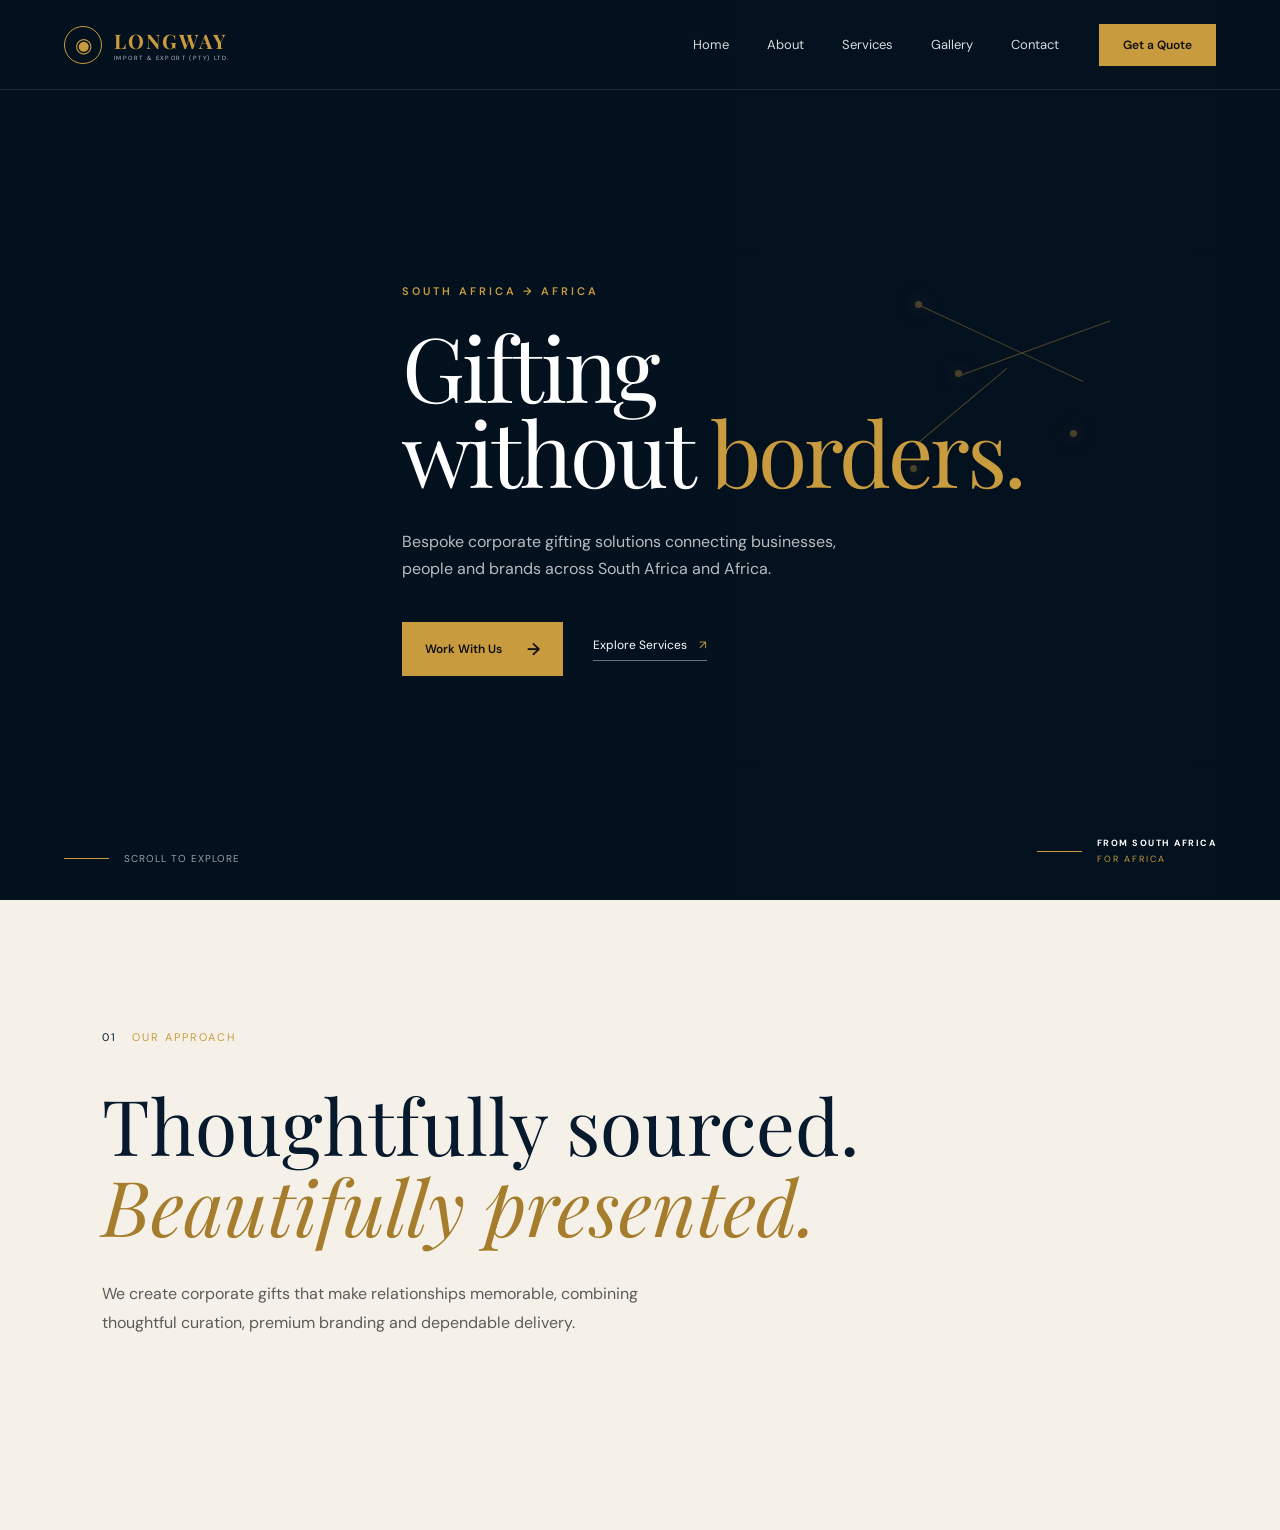
==== index.html @ 6a40c6a5 "Landing Page" ====
<!DOCTYPE html>
<html lang="en">
<head>
    <meta charset="UTF-8">
    <meta name="viewport" content="width=device-width, initial-scale=1.0">

    <title>Longway Import & Export</title>

    <link rel="preconnect" href="https://fonts.googleapis.com">
    <link rel="preconnect" href="https://fonts.gstatic.com" crossorigin>

    <link
        href="https://fonts.googleapis.com/css2?family=DM+Sans:wght@400;500;600&family=Playfair+Display:wght@400;500;600&display=swap"
        rel="stylesheet"
    >

    <link rel="stylesheet" href="style.css">
</head>

<body>

    <header class="navbar">

        <a href="#" class="logo">
            <div class="logo-mark">
                <span>◉</span>
            </div>

            <div class="logo-text">
                <strong>LONGWAY</strong>
                <small>IMPORT & EXPORT (PTY) LTD.</small>
            </div>
        </a>

        <nav class="nav-links">
            <a href="#">Home</a>
            <a href="#">About</a>
            <a href="#">Services</a>
            <a href="#">Gallery</a>
            <a href="#">Contact</a>
        </nav>

        <a href="#contact" class="quote-btn">
            Get a Quote
        </a>

        <button class="menu-btn" id="menuBtn">
            <span></span>
            <span></span>
        </button>

    </header>


    <main>

        <section class="hero">

            <!-- Background image -->
            <video
                class="hero-video"
                autoplay
                muted
                loop
                playsinline
            >
                <source src="videos/longway-hero.mp4" type="video/mp4">
            </video>

            <!-- Dark overlay -->
            <div class="hero-overlay"></div>

            <!-- Decorative Africa network -->
            <div class="africa-network">

                <div class="network-line line-one"></div>
                <div class="network-line line-two"></div>
                <div class="network-line line-three"></div>

                <span class="network-dot dot-one"></span>
                <span class="network-dot dot-two"></span>
                <span class="network-dot dot-three"></span>
                <span class="network-dot dot-four"></span>

            </div>


            <div class="hero-content">

                <p class="eyebrow">
                    SOUTH AFRICA → AFRICA
                </p>

                <h1>
                    Gifting
                    <br>
                    without
                    <span>borders.</span>
                </h1>

                <p class="hero-description">
                    Bespoke corporate gifting solutions connecting
                    businesses, people and brands across South Africa
                    and Africa.
                </p>

                <div class="hero-actions">

                    <a href="#contact" class="primary-btn">
                        Work With Us
                        <span>→</span>
                    </a>

                    <a href="#services" class="secondary-btn">
                        Explore Services
                        <span>↗</span>
                    </a>

                </div>

            </div>


            <div class="hero-bottom">

                <div class="scroll-indicator">
                    <span class="scroll-line"></span>
                    <span>Scroll to explore</span>
                </div>

                <div class="hero-location">
                    <span class="location-line"></span>

                    <div>
                        <strong>FROM SOUTH AFRICA</strong>
                        <small>FOR AFRICA</small>
                    </div>
                </div>

            </div>

        </section>


        <section class="intro" id="services">

            <div class="section-label">
                <span>01</span>
                OUR APPROACH
            </div>

            <h2>
                Thoughtfully sourced.
                <br>
                <em>Beautifully presented.</em>
            </h2>

            <p>
                We create corporate gifts that make relationships
                memorable, combining thoughtful curation, premium
                branding and dependable delivery.
            </p>

        </section>

    </main>


    <script src="script.js"></script>

</body>
</html>
---- style.css ----
:root {
    --navy: #071a2d;
    --dark-navy: #04111f;
    --gold: #c99b3f;
    --light-gold: #e2bd68;
    --white: #ffffff;
    --muted-white: rgba(255, 255, 255, 0.72);
    --border: rgba(255, 255, 255, 0.18);
}

* {
    margin: 0;
    padding: 0;
    box-sizing: border-box;
}

html {
    scroll-behavior: smooth;
}

body {
    background: var(--dark-navy);
    color: var(--white);
    font-family: "DM Sans", sans-serif;
}

a {
    color: inherit;
    text-decoration: none;
}


/* =========================
   NAVIGATION
========================= */

.navbar {
    position: absolute;
    top: 0;
    left: 0;

    width: 100%;
    height: 90px;

    padding: 0 5vw;

    display: flex;
    align-items: center;
    justify-content: space-between;

    z-index: 10;

    border-bottom: 1px solid rgba(255, 255, 255, 0.12);
}


/* Logo */

.logo {
    display: flex;
    align-items: center;
    gap: 12px;
}

.logo-mark {
    width: 38px;
    height: 38px;

    border: 1px solid var(--gold);
    border-radius: 50%;

    display: grid;
    place-items: center;

    color: var(--gold);
    font-size: 20px;
}

.logo-text {
    display: flex;
    flex-direction: column;
}

.logo-text strong {
    color: var(--gold);

    font-family: "Playfair Display", serif;
    font-size: 20px;
    letter-spacing: 2px;
}

.logo-text small {
    font-size: 6px;
    letter-spacing: 1.4px;
    color: rgba(255, 255, 255, 0.75);
}


/* Navigation */

.nav-links {
    display: flex;
    align-items: center;
    gap: 38px;

    margin-left: auto;
    margin-right: 40px;
}

.nav-links a {
    position: relative;

    font-size: 13px;
    color: rgba(255, 255, 255, 0.85);

    transition: color 0.3s ease;
}

.nav-links a::after {
    content: "";

    position: absolute;
    left: 0;
    bottom: -7px;

    width: 0;
    height: 1px;

    background: var(--gold);

    transition: width 0.3s ease;
}

.nav-links a:hover {
    color: var(--gold);
}

.nav-links a:hover::after {
    width: 100%;
}


/* Quote button */

.quote-btn {
    padding: 13px 24px;

    background: var(--gold);
    color: #101010;

    font-size: 12px;
    font-weight: 600;

    transition: background 0.3s ease,
                transform 0.3s ease;
}

.quote-btn:hover {
    background: var(--light-gold);
    transform: translateY(-2px);
}


/* Mobile menu */

.menu-btn {
    display: none;

    border: 0;
    background: transparent;

    cursor: pointer;
}

.menu-btn span {
    display: block;

    width: 25px;
    height: 1px;

    margin: 6px 0;

    background: white;
}


/* =========================
   HERO
========================= */

.hero {
    position: relative;

    min-height: 100vh;

    overflow: hidden;

    display: flex;
    align-items: center;
}


/* Background */

.hero-background {
    position: absolute;
    inset: 0;

    background-image: url("images/longway-hero.jpg");
    background-size: cover;
    background-position: center;

    transform: scale(1.05);

    animation: slowZoom 15s ease-in-out infinite alternate;
}

@keyframes slowZoom {
    from {
        transform: scale(1.05);
    }

    to {
        transform: scale(1.12);
    }
}


/* Dark cinematic overlay */

.hero-overlay {
    position: absolute;
    inset: 0;

    background:
        linear-gradient(
            90deg,
            rgba(3, 16, 29, 0.96) 0%,
            rgba(3, 16, 29, 0.80) 38%,
            rgba(3, 16, 29, 0.35) 72%,
            rgba(3, 16, 29, 0.58) 100%
        );

    z-index: 1;
}


/* =========================
   AFRICA NETWORK
========================= */

.africa-network {
    position: absolute;

    right: 7%;
    top: 25%;

    width: 320px;
    height: 320px;

    opacity: 0.35;

    z-index: 2;
}

.network-line {
    position: absolute;

    height: 1px;

    background: var(--gold);

    transform-origin: left center;
}

.line-one {
    width: 180px;

    top: 80px;
    left: 50px;

    transform: rotate(25deg);
}

.line-two {
    width: 160px;

    top: 150px;
    left: 90px;

    transform: rotate(-20deg);
}

.line-three {
    width: 120px;

    top: 220px;
    left: 45px;

    transform: rotate(-40deg);
}

.network-dot {
    position: absolute;

    width: 7px;
    height: 7px;

    border-radius: 50%;

    background: var(--gold);

    box-shadow: 0 0 15px rgba(201, 155, 63, 0.8);

    animation: pulse 3s ease-in-out infinite;
}

.dot-one {
    top: 76px;
    left: 45px;
}

.dot-two {
    top: 145px;
    left: 85px;
    animation-delay: 0.7s;
}

.dot-three {
    top: 205px;
    left: 200px;
    animation-delay: 1.2s;
}

.dot-four {
    top: 240px;
    left: 40px;
    animation-delay: 1.8s;
}

@keyframes pulse {
    0%, 100% {
        transform: scale(1);
        opacity: 0.5;
    }

    50% {
        transform: scale(1.8);
        opacity: 1;
    }
}


/* =========================
   HERO CONTENT
========================= */

.hero-content {
    position: relative;

    z-index: 3;

    width: 100%;
    max-width: 650px;

    margin-left: 8vw;

    padding-top: 60px;
}

.eyebrow {
    margin-bottom: 25px;

    color: var(--gold);

    font-size: 11px;
    font-weight: 600;

    letter-spacing: 3px;
}

.hero h1 {
    font-family: "Playfair Display", serif;

    font-size: clamp(58px, 7vw, 105px);
    font-weight: 400;

    line-height: 0.95;

    letter-spacing: -3px;

    margin-bottom: 35px;
}

.hero h1 span {
    color: var(--gold);
}

.hero-description {
    max-width: 470px;

    color: var(--muted-white);

    font-size: 16px;
    line-height: 1.7;

    margin-bottom: 40px;
}


/* =========================
   BUTTONS
========================= */

.hero-actions {
    display: flex;
    align-items: center;
    gap: 30px;
}

.primary-btn {
    display: inline-flex;
    align-items: center;
    gap: 25px;

    padding: 16px 23px;

    background: var(--gold);
    color: #101010;

    font-size: 12px;
    font-weight: 600;

    transition: transform 0.3s ease,
                background 0.3s ease;
}

.primary-btn:hover {
    background: var(--light-gold);
    transform: translateY(-3px);
}

.primary-btn span {
    font-size: 17px;
}

.secondary-btn {
    display: inline-flex;
    align-items: center;
    gap: 12px;

    color: white;

    font-size: 12px;

    border-bottom: 1px solid rgba(255, 255, 255, 0.4);

    padding-bottom: 7px;
}

.secondary-btn span {
    color: var(--gold);
}


/* =========================
   HERO BOTTOM
========================= */

.hero-bottom {
    position: absolute;

    left: 5vw;
    right: 5vw;
    bottom: 35px;

    z-index: 3;

    display: flex;
    align-items: flex-end;
    justify-content: space-between;
}


/* Scroll indicator */

.scroll-indicator {
    display: flex;
    align-items: center;
    gap: 15px;

    color: rgba(255, 255, 255, 0.6);

    font-size: 10px;
    letter-spacing: 1px;
    text-transform: uppercase;
}

.scroll-line {
    width: 45px;
    height: 1px;

    background: var(--gold);
}


/* Location */

.hero-location {
    display: flex;
    align-items: center;
    gap: 15px;
}

.location-line {
    width: 45px;
    height: 1px;

    background: var(--gold);
}

.hero-location div {
    display: flex;
    flex-direction: column;
}

.hero-location strong {
    font-size: 9px;
    letter-spacing: 1.5px;
}

.hero-location small {
    margin-top: 4px;

    color: var(--gold);

    font-size: 9px;
    letter-spacing: 2px;
}


/* =========================
   INTRO SECTION
========================= */

.intro {
    min-height: 70vh;

    padding: 130px 8vw;

    background: #f5f1e8;

    color: var(--navy);
}

.section-label {
    display: flex;
    gap: 15px;

    margin-bottom: 40px;

    color: var(--gold);

    font-size: 11px;
    letter-spacing: 2px;
}

.section-label span {
    color: var(--navy);
}

.intro h2 {
    max-width: 900px;

    font-family: "Playfair Display", serif;

    font-size: clamp(45px, 6vw, 85px);
    font-weight: 400;

    line-height: 1.05;
}

.intro h2 em {
    color: #a67d2c;
}

.intro p {
    max-width: 550px;

    margin-top: 35px;

    color: #5b5b5b;

    line-height: 1.8;
}


/* =========================
   RESPONSIVE
========================= */

@media (max-width: 900px) {

    .nav-links {
        display: none;
    }

    .quote-btn {
        display: none;
    }

    .menu-btn {
        display: block;
    }

    .hero-content {
        margin-left: 7vw;
        margin-right: 7vw;
    }

    .hero h1 {
        font-size: clamp(55px, 11vw, 90px);
    }

    .africa-network {
        right: -50px;
        opacity: 0.18;
    }
}


@media (max-width: 600px) {

    .navbar {
        height: 75px;

        padding: 0 6vw;
    }

    .logo-mark {
        width: 32px;
        height: 32px;
    }

    .logo-text strong {
        font-size: 17px;
    }

    .hero {
        min-height: 100svh;
    }

    .hero-video {
    position: absolute;
    inset: 0;

    width: 100%;
    height: 100%;

    object-fit: cover;
    object-position: center;

    z-index: 0;
}

    .hero-overlay {
    position: absolute;
    inset: 0;

    background:
        linear-gradient(
            90deg,
            rgba(3, 16, 29, 0.96) 0%,
            rgba(3, 16, 29, 0.80) 38%,
            rgba(3, 16, 29, 0.35) 72%,
            rgba(3, 16, 29, 0.58) 100%
        );

    z-index: 1;
}

    .hero-content {
        margin-left: 6vw;

        padding-right: 6vw;
        padding-top: 30px;
    }

    .eyebrow {
        font-size: 9px;
        letter-spacing: 2px;
    }

    .hero h1 {
        font-size: 56px;

        letter-spacing: -2px;
    }

    .hero-description {
        font-size: 14px;
    }

    .hero-actions {
        flex-direction: column;
        align-items: flex-start;
        gap: 20px;
    }

    .hero-bottom {
        left: 6vw;
        right: 6vw;
        bottom: 25px;
    }

    .scroll-indicator {
        display: none;
    }

    .hero-location {
        margin-left: auto;
    }

    .africa-network {
        right: -130px;
        top: 35%;
    }

    .intro {
        padding: 90px 7vw;
    }
}
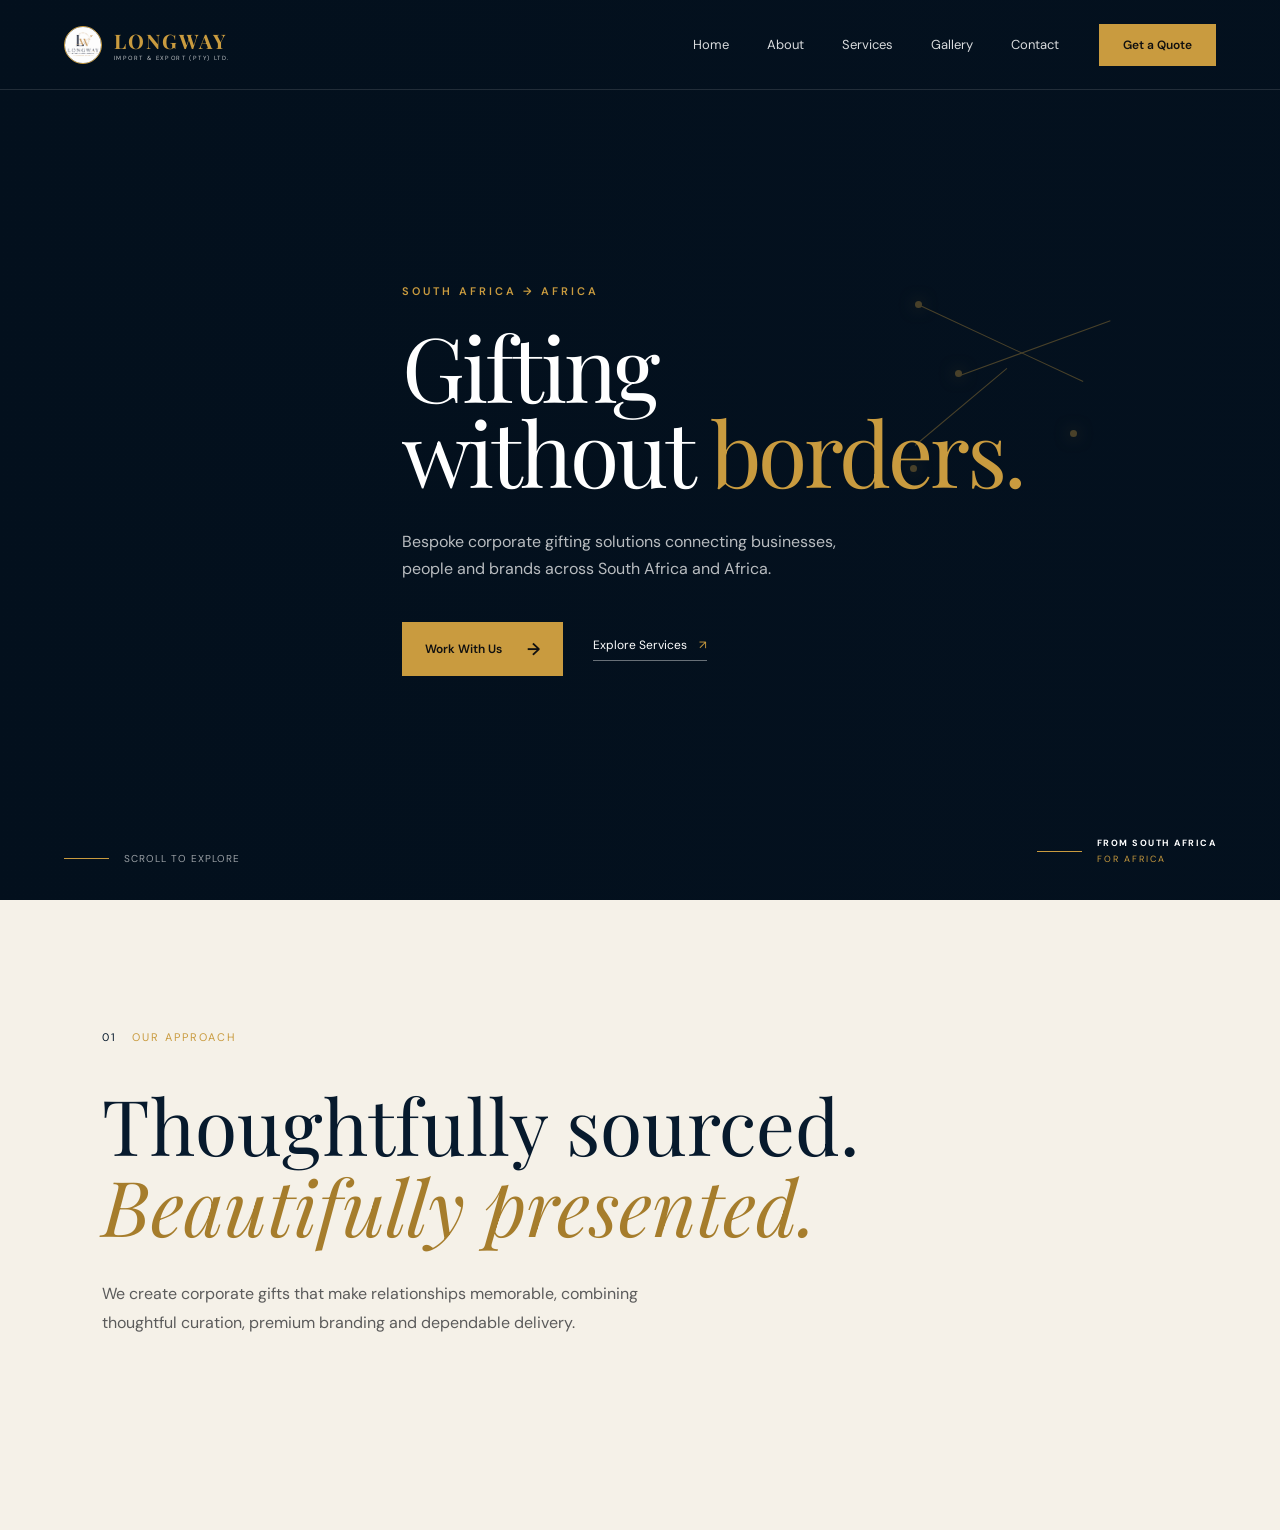
==== commit 25a60cae: "Refactor code structure for improved readability and maintainability" ====
--- a/index.html
+++ b/index.html
@@ -19,37 +19,60 @@
 
 <body>
 
-    <header class="navbar">
+  <header class="navbar">
 
-        <a href="#" class="logo">
-            <div class="logo-mark">
-                <span>◉</span>
-            </div>
+    <a href="index.html" class="logo">
 
-            <div class="logo-text">
-                <strong>LONGWAY</strong>
-                <small>IMPORT & EXPORT (PTY) LTD.</small>
-            </div>
+        <div class="logo-mark">
+            <img src="images/logo.png" alt="Longway Import & Export Logo Mark">
+            
+        </div>
+
+        <div class="logo-text">
+            <strong>LONGWAY</strong>
+            <small>IMPORT & EXPORT (PTY) LTD.</small>
+        </div>
+
+    </a>
+
+
+    <nav class="nav-links" id="navLinks">
+
+        <a href="index.html">Home</a>
+
+        <a href="about.html">About</a>
+
+        <a href="services.html">Services</a>
+
+        <a href="gallery.html">Gallery</a>
+
+        <a href="contact.html">Contact</a>
+
+        <a href="contact.html" class="mobile-quote">
+            Get a Quote
+            <span>→</span>
         </a>
 
-        <nav class="nav-links">
-            <a href="#">Home</a>
-            <a href="#">About</a>
-            <a href="#">Services</a>
-            <a href="#">Gallery</a>
-            <a href="#">Contact</a>
-        </nav>
+    </nav>
 
-        <a href="#contact" class="quote-btn">
-            Get a Quote
-        </a>
 
-        <button class="menu-btn" id="menuBtn">
-            <span></span>
-            <span></span>
-        </button>
+    <a href="contact.html" class="quote-btn">
+        Get a Quote
+    </a>
 
-    </header>
+
+    <button
+        class="menu-btn"
+        id="menuBtn"
+        aria-label="Toggle navigation"
+        aria-expanded="false"
+    >
+        <span></span>
+        <span></span>
+        <span></span>
+    </button>
+
+</header>
 
 
     <main>
--- a/style.css
+++ b/style.css
@@ -74,6 +74,18 @@
 
     color: var(--gold);
     font-size: 20px;
+
+    overflow: hidden;
+}
+
+.logo-mark img {
+    width: 100%;
+    height: 100%;
+
+    object-fit: cover;
+    object-position: center;
+
+    display: block;
 }
 
 .logo-text {
@@ -729,4 +741,1921 @@
     .intro {
         padding: 90px 7vw;
     }
+}
+
+/* =========================
+   ACTIVE NAVIGATION
+========================= */
+
+.nav-links a.active {
+    color: var(--gold);
+}
+
+.nav-links a.active::after {
+    width: 100%;
+}
+
+
+/* =========================
+   PAGE HERO
+========================= */
+
+.page-hero {
+    position: relative;
+
+    min-height: 72vh;
+
+    display: flex;
+    align-items: flex-end;
+
+    overflow: hidden;
+}
+
+.page-hero-image {
+    position: absolute;
+    inset: 0;
+
+    background-size: cover;
+    background-position: center;
+
+    transform: scale(1.03);
+
+    transition: transform 1s ease;
+}
+
+.page-hero:hover .page-hero-image {
+    transform: scale(1.07);
+}
+
+.about-hero {
+    background-image: url("images/about.jpg");
+}
+
+.services-hero {
+    background-image: url("images/service-gifts.jpg");
+}
+
+.gallery-hero {
+    background-image: url("images/gallery-1.jpg");
+}
+
+.page-hero-overlay {
+    position: absolute;
+    inset: 0;
+
+    background:
+        linear-gradient(
+            0deg,
+            rgba(3, 16, 29, 0.95),
+            rgba(3, 16, 29, 0.2)
+        );
+}
+
+.page-hero-content {
+    position: relative;
+
+    z-index: 2;
+
+    max-width: 800px;
+
+    margin: 0 8vw 90px;
+}
+
+.page-hero-content h1 {
+    font-family: "Playfair Display", serif;
+
+    font-size: clamp(55px, 7vw, 100px);
+    font-weight: 400;
+
+    line-height: 0.95;
+
+    letter-spacing: -3px;
+
+    margin-bottom: 30px;
+}
+
+.page-hero-content h1 span,
+.page-hero-content h1 em {
+    color: var(--gold);
+    font-style: normal;
+}
+
+.page-hero-content > p:last-child {
+    max-width: 500px;
+
+    color: var(--muted-white);
+
+    line-height: 1.7;
+}
+
+
+/* =========================
+   STORY
+========================= */
+
+.story-section {
+    padding: 140px 8vw;
+
+    background: #f5f1e8;
+
+    color: var(--navy);
+}
+
+.story-grid {
+    display: grid;
+    grid-template-columns: 1fr 1fr;
+
+    gap: 100px;
+
+    margin-top: 40px;
+}
+
+.story-grid h2 {
+    font-family: "Playfair Display", serif;
+
+    font-size: clamp(45px, 5vw, 75px);
+    font-weight: 400;
+
+    line-height: 1;
+}
+
+.story-grid h2 em {
+    color: #a67d2c;
+}
+
+.story-copy {
+    max-width: 550px;
+}
+
+.story-copy p {
+    margin-bottom: 25px;
+
+    color: #555;
+
+    line-height: 1.8;
+}
+
+
+/* =========================
+   MISSION
+========================= */
+
+.mission-section {
+    min-height: 650px;
+
+    display: grid;
+    grid-template-columns: 1fr 1fr;
+
+    background: var(--navy);
+}
+
+.mission-image {
+    min-height: 600px;
+
+    background:
+        url("images/about.jpg")
+        center / cover no-repeat;
+}
+
+.mission-content {
+    display: flex;
+    flex-direction: column;
+    justify-content: center;
+
+    padding: 80px;
+}
+
+.mission-content h2 {
+    max-width: 550px;
+
+    font-family: "Playfair Display", serif;
+
+    font-size: clamp(45px, 5vw, 75px);
+    font-weight: 400;
+
+    line-height: 1;
+
+    margin-bottom: 30px;
+}
+
+.mission-content h2 em {
+    color: var(--gold);
+}
+
+.mission-content > p:last-child {
+    max-width: 500px;
+
+    color: var(--muted-white);
+
+    line-height: 1.8;
+}
+
+
+/* =========================
+   VALUES
+========================= */
+
+.values-section {
+    padding: 130px 8vw;
+
+    background: #f5f1e8;
+
+    color: var(--navy);
+}
+
+.values-grid {
+    display: grid;
+    grid-template-columns: repeat(3, 1fr);
+
+    gap: 25px;
+
+    margin-top: 60px;
+}
+
+.value-card {
+    padding: 45px;
+
+    border: 1px solid rgba(7, 26, 45, 0.15);
+
+    min-height: 280px;
+
+    transition: transform 0.3s ease,
+                background 0.3s ease;
+}
+
+.value-card:hover {
+    transform: translateY(-8px);
+
+    background: white;
+}
+
+.value-card span {
+    color: var(--gold);
+
+    font-size: 11px;
+    letter-spacing: 2px;
+}
+
+.value-card h3 {
+    margin: 60px 0 15px;
+
+    font-family: "Playfair Display", serif;
+
+    font-size: 32px;
+
+    font-weight: 400;
+}
+
+.value-card p {
+    color: #666;
+
+    line-height: 1.7;
+}
+
+
+/* =========================
+   DIRECTOR
+========================= */
+
+.director-section {
+    display: grid;
+    grid-template-columns: 1fr 1fr;
+
+    min-height: 650px;
+
+    background: var(--dark-navy);
+}
+
+.director-image {
+    background:
+        url("images/director.jpg")
+        center / cover no-repeat;
+}
+
+.director-content {
+    display: flex;
+    flex-direction: column;
+    justify-content: center;
+
+    padding: 80px;
+}
+
+.director-content h2 {
+    font-family: "Playfair Display", serif;
+
+    font-size: 55px;
+    font-weight: 400;
+
+    margin-bottom: 5px;
+}
+
+.director-role {
+    color: var(--gold);
+
+    margin-bottom: 30px;
+}
+
+.director-content > p:not(.eyebrow):not(.director-role):not(.placeholder) {
+    max-width: 500px;
+
+    color: var(--muted-white);
+
+    line-height: 1.8;
+}
+
+.placeholder {
+    margin-top: 30px;
+
+    color: rgba(255, 255, 255, 0.35);
+
+    font-size: 12px;
+}
+
+
+/* =========================
+   DARK CTA
+========================= */
+
+.dark-cta {
+    padding: 150px 8vw;
+
+    text-align: center;
+
+    background: var(--navy);
+}
+
+.dark-cta h2 {
+    max-width: 850px;
+
+    margin: 20px auto 45px;
+
+    font-family: "Playfair Display", serif;
+
+    font-size: clamp(50px, 6vw, 85px);
+    font-weight: 400;
+
+    line-height: 1;
+}
+
+.dark-cta h2 em {
+    color: var(--gold);
+
+    font-style: normal;
+}
+
+
+/* =========================
+   SERVICES
+========================= */
+
+.services-intro {
+    padding: 130px 8vw;
+
+    background: #f5f1e8;
+
+    color: var(--navy);
+}
+
+.services-intro h2 {
+    margin-top: 40px;
+
+    font-family: "Playfair Display", serif;
+
+    font-size: clamp(50px, 6vw, 85px);
+    font-weight: 400;
+
+    line-height: 1;
+}
+
+.services-intro h2 em {
+    color: #a67d2c;
+
+    font-style: normal;
+}
+
+.service-block {
+    display: grid;
+    grid-template-columns: 1fr 1fr;
+
+    min-height: 650px;
+}
+
+.service-block.reverse .service-image {
+    order: 2;
+}
+
+.service-block.reverse .service-content {
+    order: 1;
+}
+
+.service-image {
+    background-size: cover;
+    background-position: center;
+}
+
+.service-one {
+    background-image: url("images/service-gifts.jpg");
+}
+
+.service-two {
+    background-image: url("images/service-ideas.jpg");
+}
+
+.service-three {
+    background-image: url("images/service-branding.jpg");
+}
+
+.service-four {
+    background-image: url("images/service-delivery.jpg");
+}
+
+.service-content {
+    display: flex;
+    flex-direction: column;
+    justify-content: center;
+
+    padding: 80px;
+
+    background: var(--navy);
+}
+
+.service-block:nth-of-type(odd) .service-content {
+    background: #f5f1e8;
+    color: var(--navy);
+}
+
+.service-number {
+    color: var(--gold);
+
+    font-size: 12px;
+    letter-spacing: 2px;
+}
+
+.service-content h2 {
+    max-width: 500px;
+
+    margin: 25px 0;
+
+    font-family: "Playfair Display", serif;
+
+    font-size: clamp(45px, 5vw, 70px);
+    font-weight: 400;
+
+    line-height: 1;
+}
+
+.service-content h2 em {
+    display: block;
+
+    color: var(--gold);
+
+    font-style: normal;
+}
+
+.service-content p {
+    max-width: 500px;
+
+    color: var(--muted-white);
+
+    line-height: 1.8;
+}
+
+.service-block:nth-of-type(odd) .service-content p {
+    color: #555;
+}
+
+.service-content ul {
+    display: grid;
+    grid-template-columns: 1fr 1fr;
+
+    max-width: 500px;
+
+    gap: 12px;
+
+    margin-top: 35px;
+
+    padding: 0;
+
+    list-style: none;
+}
+
+.service-content li {
+    font-size: 12px;
+
+    padding-top: 12px;
+
+    border-top: 1px solid rgba(255, 255, 255, 0.2);
+}
+
+.service-block:nth-of-type(odd) li {
+    border-color: rgba(7, 26, 45, 0.15);
+}
+
+
+/* =========================
+   GALLERY
+========================= */
+
+.gallery-section {
+    padding: 130px 8vw;
+
+    background: #f5f1e8;
+
+    color: var(--navy);
+}
+
+.gallery-header {
+    display: flex;
+    justify-content: space-between;
+    align-items: flex-end;
+
+    gap: 50px;
+
+    margin-bottom: 60px;
+}
+
+.gallery-header h2 {
+    margin-top: 35px;
+
+    font-family: "Playfair Display", serif;
+
+    font-size: clamp(50px, 6vw, 85px);
+    font-weight: 400;
+
+    line-height: 0.95;
+}
+
+.gallery-header h2 em {
+    color: #a67d2c;
+
+    font-style: normal;
+}
+
+.gallery-header > p {
+    max-width: 300px;
+
+    color: #666;
+
+    font-size: 13px;
+    line-height: 1.7;
+}
+
+.gallery-filters {
+    display: flex;
+
+    gap: 25px;
+
+    margin-bottom: 40px;
+
+    border-bottom: 1px solid rgba(7, 26, 45, 0.15);
+
+    padding-bottom: 20px;
+}
+
+.filter-btn {
+    border: 0;
+
+    background: transparent;
+
+    color: #777;
+
+    font-family: inherit;
+
+    font-size: 12px;
+
+    cursor: pointer;
+}
+
+.filter-btn.active {
+    color: var(--navy);
+    font-weight: 600;
+}
+
+.gallery-grid {
+    display: grid;
+
+    grid-template-columns: repeat(3, 1fr);
+
+    gap: 18px;
+}
+
+.gallery-item {
+    height: 380px;
+
+    overflow: hidden;
+
+    cursor: pointer;
+}
+
+.gallery-item.large {
+    grid-row: span 2;
+
+    height: 778px;
+}
+
+.gallery-item img {
+    width: 100%;
+    height: 100%;
+
+    object-fit: cover;
+
+    transition: transform 0.6s ease;
+}
+
+.gallery-item:hover img {
+    transform: scale(1.05);
+}
+
+.gallery-item.hidden {
+    display: none;
+}
+
+
+/* =========================
+   CONTACT
+========================= */
+
+.contact-hero {
+    min-height: 70vh;
+
+    display: flex;
+    align-items: center;
+
+    padding: 120px 8vw;
+
+    background:
+        linear-gradient(
+            90deg,
+            rgba(3, 16, 29, 0.98),
+            rgba(3, 16, 29, 0.78)
+        ),
+        url("images/contact.jpg")
+        center / cover;
+}
+
+.contact-hero-content {
+    max-width: 800px;
+}
+
+.contact-hero h1 {
+    margin: 25px 0 30px;
+
+    font-family: "Playfair Display", serif;
+
+    font-size: clamp(60px, 8vw, 110px);
+    font-weight: 400;
+
+    line-height: 0.9;
+}
+
+.contact-hero h1 em {
+    color: var(--gold);
+
+    font-style: normal;
+}
+
+.contact-hero-content > p:last-child {
+    max-width: 500px;
+
+    color: var(--muted-white);
+
+    line-height: 1.8;
+}
+
+.contact-section {
+    display: grid;
+
+    grid-template-columns: 0.8fr 1.2fr;
+
+    gap: 100px;
+
+    padding: 130px 8vw;
+
+    background: #f5f1e8;
+
+    color: var(--navy);
+}
+
+.contact-details h2 {
+    margin: 40px 0 25px;
+
+    font-family: "Playfair Display", serif;
+
+    font-size: clamp(50px, 5vw, 75px);
+
+    font-weight: 400;
+
+    line-height: 1;
+}
+
+.contact-details h2 em {
+    display: block;
+
+    color: #a67d2c;
+
+    font-style: normal;
+}
+
+.contact-details > p {
+    max-width: 450px;
+
+    color: #666;
+
+    line-height: 1.8;
+}
+
+.contact-info {
+    margin-top: 60px;
+}
+
+.contact-info > div {
+    margin-bottom: 35px;
+}
+
+.contact-info span {
+    display: block;
+
+    margin-bottom: 10px;
+
+    color: var(--gold);
+
+    font-size: 10px;
+    font-weight: 600;
+
+    letter-spacing: 2px;
+}
+
+.contact-info a,
+.contact-info p {
+    display: block;
+
+    margin-bottom: 5px;
+
+    color: var(--navy);
+
+    font-size: 14px;
+}
+
+.contact-form-wrapper {
+    padding: 50px;
+
+    background: white;
+}
+
+.contact-form {
+    display: flex;
+    flex-direction: column;
+
+    gap: 30px;
+}
+
+.form-row {
+    display: grid;
+
+    grid-template-columns: 1fr 1fr;
+
+    gap: 25px;
+}
+
+.form-group {
+    display: flex;
+    flex-direction: column;
+
+    gap: 10px;
+}
+
+.form-group label {
+    font-size: 11px;
+    font-weight: 600;
+
+    letter-spacing: 1px;
+}
+
+.form-group input,
+.form-group textarea {
+    width: 100%;
+
+    padding: 15px 0;
+
+    border: 0;
+    border-bottom: 1px solid #ccc;
+
+    outline: none;
+
+    background: transparent;
+
+    font-family: inherit;
+    font-size: 14px;
+
+    resize: vertical;
+}
+
+.form-group input:focus,
+.form-group textarea:focus {
+    border-color: var(--gold);
+}
+
+.submit-btn {
+    display: flex;
+    align-items: center;
+    justify-content: space-between;
+
+    width: 100%;
+
+    padding: 18px 22px;
+
+    border: 0;
+
+    background: var(--gold);
+
+    color: #111;
+
+    font-family: inherit;
+
+    font-weight: 600;
+
+    cursor: pointer;
+
+    transition: background 0.3s ease;
+}
+
+.submit-btn:hover {
+    background: var(--light-gold);
+}
+
+.submit-btn span {
+    font-size: 18px;
+}
+
+.honeypot {
+    position: absolute;
+
+    left: -9999px;
+
+    opacity: 0;
+}
+
+.form-message {
+    font-size: 13px;
+}
+
+
+/* =========================
+   MAP
+========================= */
+
+.map-section {
+    height: 450px;
+}
+
+.map-section iframe {
+    width: 100%;
+    height: 100%;
+
+    border: 0;
+
+    filter: grayscale(100%);
+}
+
+
+/* =========================
+   FOOTER
+========================= */
+
+.footer {
+    position: relative;
+
+    display: grid;
+
+    grid-template-columns: 1.5fr 1fr 1fr;
+
+    gap: 60px;
+
+    padding: 80px 8vw 35px;
+
+    background: var(--dark-navy);
+
+    color: white;
+}
+
+.footer-brand strong {
+    color: var(--gold);
+
+    font-family: "Playfair Display", serif;
+
+    font-size: 30px;
+
+    letter-spacing: 2px;
+}
+
+.footer-brand p {
+    max-width: 220px;
+
+    margin-top: 15px;
+
+    color: var(--muted-white);
+
+    font-size: 13px;
+
+    line-height: 1.7;
+}
+
+.footer-links {
+    display: flex;
+    flex-direction: column;
+
+    gap: 15px;
+}
+
+.footer-links a {
+    color: rgba(255, 255, 255, 0.65);
+
+    font-size: 13px;
+}
+
+.footer-links a:hover {
+    color: var(--gold);
+}
+
+.footer-contact p,
+.footer-contact a {
+    display: block;
+
+    margin-bottom: 7px;
+
+    color: rgba(255, 255, 255, 0.65);
+
+    font-size: 13px;
+}
+
+.footer-contact a {
+    color: var(--gold);
+}
+
+.footer-bottom {
+    grid-column: 1 / -1;
+
+    margin-top: 40px;
+
+    padding-top: 25px;
+
+    border-top: 1px solid rgba(255, 255, 255, 0.1);
+
+    color: rgba(255, 255, 255, 0.4);
+
+    font-size: 10px;
+}
+
+
+/* =========================================================
+   MOBILE NAVIGATION
+   ========================================================= */
+
+.mobile-quote {
+    display: none;
+}
+
+.menu-btn {
+    display: none;
+
+    width: 42px;
+    height: 42px;
+
+    padding: 8px;
+
+    border: none;
+
+    background: transparent;
+
+    flex-direction: column;
+    justify-content: center;
+
+    gap: 6px;
+
+    z-index: 50;
+}
+
+.menu-btn span {
+    display: block;
+
+    width: 26px;
+    height: 1.5px;
+
+    background: #ffffff;
+
+    transition:
+        transform 0.3s ease,
+        opacity 0.3s ease;
+}
+
+/* =========================================================
+   FULL MOBILE RESPONSIVENESS
+   Longway Import & Export
+   ========================================================= */
+
+@media (max-width: 768px) {
+
+    /* -----------------------------------------------------
+       GLOBAL
+       ----------------------------------------------------- */
+
+    html,
+    body {
+        width: 100%;
+        overflow-x: hidden;
+    }
+
+    body {
+        font-size: 14px;
+    }
+
+    img,
+    video {
+        max-width: 100%;
+    }
+
+
+    /* -----------------------------------------------------
+       NAVIGATION
+       ----------------------------------------------------- */
+
+    .navbar {
+        position: absolute;
+        top: 0;
+        left: 0;
+
+        width: 100%;
+        height: 76px;
+
+        padding: 0 24px;
+
+        display: flex;
+        align-items: center;
+
+        background: rgba(4, 17, 31, 0.75);
+
+        backdrop-filter: blur(14px);
+
+        border-bottom: 1px solid rgba(255, 255, 255, 0.12);
+
+        z-index: 100;
+    }
+
+    .navbar.scrolled {
+        position: fixed;
+        background: rgba(4, 17, 31, 0.96);
+    }
+
+
+    /* Logo */
+
+    .logo {
+        gap: 9px;
+    }
+
+    .logo-mark {
+        width: 34px;
+        height: 34px;
+
+        font-size: 15px;
+    }
+
+    .logo-text strong {
+        font-size: 17px;
+        letter-spacing: 1.8px;
+    }
+
+    .logo-text small {
+        font-size: 5px;
+        letter-spacing: 1px;
+    }
+
+
+    /* Desktop quote button */
+
+    .navbar > .quote-btn {
+        display: none;
+    }
+
+
+    /* Hamburger */
+
+    .menu-btn {
+        display: flex;
+
+        width: 42px;
+        height: 42px;
+
+        margin-left: auto;
+        padding: 8px;
+
+        border: 0;
+
+        background: transparent;
+
+        flex-direction: column;
+        justify-content: center;
+
+        gap: 6px;
+
+        z-index: 110;
+    }
+
+    .menu-btn span {
+        display: block;
+
+        width: 26px;
+        height: 1.5px;
+
+        background: #ffffff;
+
+        transition:
+            transform 0.3s ease,
+            opacity 0.3s ease;
+    }
+
+
+    /* Hamburger → X */
+
+    .menu-btn.active span:nth-child(1) {
+        transform: translateY(7.5px) rotate(45deg);
+    }
+
+    .menu-btn.active span:nth-child(2) {
+        opacity: 0;
+    }
+
+    .menu-btn.active span:nth-child(3) {
+        transform: translateY(-7.5px) rotate(-45deg);
+    }
+
+
+    /* Mobile dropdown */
+
+    .nav-links {
+        position: absolute;
+
+        top: 76px;
+        left: 0;
+
+        width: 100%;
+
+        padding: 8px 24px 25px;
+
+        display: flex;
+        flex-direction: column;
+
+        gap: 0;
+
+        background: rgba(4, 17, 31, 0.98);
+
+        backdrop-filter: blur(20px);
+
+        border-bottom: 1px solid rgba(201, 155, 63, 0.25);
+
+        opacity: 0;
+        visibility: hidden;
+        pointer-events: none;
+
+        transform: translateY(-15px);
+
+        transition:
+            opacity 0.3s ease,
+            visibility 0.3s ease,
+            transform 0.3s ease;
+
+        z-index: 105;
+    }
+
+    .nav-links.mobile-open {
+        opacity: 1;
+
+        visibility: visible;
+
+        pointer-events: auto;
+
+        transform: translateY(0);
+    }
+
+    .nav-links a {
+        width: 100%;
+
+        padding: 17px 4px;
+
+        border-bottom: 1px solid rgba(255, 255, 255, 0.08);
+
+        color: rgba(255, 255, 255, 0.9);
+
+        font-size: 14px;
+    }
+
+    .nav-links a::after {
+        display: none;
+    }
+
+    .nav-links a:hover,
+    .nav-links a.active {
+        color: var(--gold);
+    }
+
+    .nav-links .mobile-quote {
+        display: flex;
+
+        align-items: center;
+        justify-content: space-between;
+
+        margin-top: 12px;
+
+        padding: 16px 18px;
+
+        border: none;
+
+        background: var(--gold);
+
+        color: #111;
+
+        font-weight: 600;
+    }
+
+
+    /* -----------------------------------------------------
+       HOME HERO
+       ----------------------------------------------------- */
+
+    .hero {
+        min-height: 100svh;
+
+        width: 100%;
+
+        display: flex;
+        align-items: center;
+    }
+
+    .hero-video {
+        position: absolute;
+
+        width: 100%;
+        height: 100%;
+
+        object-fit: cover;
+
+        object-position: center;
+    }
+
+    .hero-overlay {
+        background:
+            linear-gradient(
+                180deg,
+                rgba(3, 16, 29, 0.70) 0%,
+                rgba(3, 16, 29, 0.48) 32%,
+                rgba(3, 16, 29, 0.92) 100%
+            );
+    }
+
+    .hero-content {
+        width: 100%;
+        max-width: none;
+
+        margin: 0;
+
+        padding: 125px 24px 130px;
+    }
+
+    .hero h1 {
+        max-width: 600px;
+
+        margin-bottom: 28px;
+
+        font-size: clamp(52px, 15vw, 76px);
+
+        line-height: 0.91;
+
+        letter-spacing: -2.5px;
+    }
+
+    .hero-description {
+        max-width: 500px;
+
+        margin-bottom: 32px;
+
+        font-size: 14px;
+
+        line-height: 1.75;
+    }
+
+    .hero-actions {
+        flex-direction: column;
+
+        align-items: flex-start;
+
+        gap: 22px;
+    }
+
+    .primary-btn {
+        min-width: 210px;
+
+        justify-content: space-between;
+    }
+
+    .hero-bottom {
+        left: 24px;
+        right: 24px;
+
+        bottom: 25px;
+    }
+
+    .scroll-indicator {
+        display: none;
+    }
+
+    .hero-location {
+        margin-left: auto;
+    }
+
+    .africa-network {
+        right: -150px;
+
+        top: 38%;
+
+        opacity: 0.10;
+    }
+
+
+    /* -----------------------------------------------------
+       HOME INTRO
+       ----------------------------------------------------- */
+
+    .intro {
+        min-height: auto;
+
+        padding: 90px 24px;
+    }
+
+    .intro h2 {
+        font-size: clamp(42px, 12vw, 60px);
+
+        line-height: 1.02;
+    }
+
+    .intro p {
+        margin-top: 28px;
+
+        font-size: 14px;
+
+        line-height: 1.8;
+    }
+
+
+    /* -----------------------------------------------------
+       PAGE HERO
+       ABOUT / SERVICES / GALLERY
+       ----------------------------------------------------- */
+
+    .page-hero {
+        min-height: 72svh;
+
+        width: 100%;
+
+        display: flex;
+        align-items: flex-end;
+    }
+
+    .page-hero-image {
+        background-position: center;
+    }
+
+    .page-hero-content {
+        width: 100%;
+
+        margin: 0;
+
+        padding: 0 24px 65px;
+    }
+
+    .page-hero-content h1 {
+        margin-bottom: 24px;
+
+        font-size: clamp(52px, 14vw, 70px);
+
+        line-height: 0.92;
+
+        letter-spacing: -2px;
+    }
+
+    .page-hero-content > p:last-child {
+        max-width: 470px;
+
+        font-size: 14px;
+
+        line-height: 1.7;
+    }
+
+
+    /* -----------------------------------------------------
+       ABOUT PAGE
+       ----------------------------------------------------- */
+
+    .story-section {
+        padding: 90px 24px;
+    }
+
+    .story-grid {
+        grid-template-columns: 1fr;
+
+        gap: 45px;
+
+        margin-top: 20px;
+    }
+
+    .story-grid h2 {
+        font-size: clamp(45px, 12vw, 62px);
+
+        line-height: 0.98;
+    }
+
+    .story-copy {
+        max-width: none;
+    }
+
+    .story-copy p {
+        font-size: 14px;
+
+        line-height: 1.8;
+    }
+
+
+    /* Mission */
+
+    .mission-section {
+        grid-template-columns: 1fr;
+    }
+
+    .mission-image {
+        min-height: 400px;
+
+        order: 1;
+    }
+
+    .mission-content {
+        order: 2;
+
+        padding: 75px 24px;
+    }
+
+    .mission-content h2 {
+        font-size: clamp(45px, 12vw, 65px);
+
+        line-height: 0.98;
+    }
+
+    .mission-content > p:last-child {
+        font-size: 14px;
+
+        line-height: 1.8;
+    }
+
+
+    /* Values */
+
+    .values-section {
+        padding: 90px 24px;
+    }
+
+    .values-grid {
+        grid-template-columns: 1fr;
+
+        gap: 15px;
+
+        margin-top: 45px;
+    }
+
+    .value-card {
+        min-height: auto;
+
+        padding: 32px;
+    }
+
+    .value-card h3 {
+        margin-top: 40px;
+
+        font-size: 30px;
+    }
+
+
+    /* Director */
+
+    .director-section {
+        grid-template-columns: 1fr;
+    }
+
+    .director-image {
+        min-height: 420px;
+    }
+
+    .director-content {
+        padding: 75px 24px;
+    }
+
+    .director-content h2 {
+        font-size: 46px;
+    }
+
+
+    /* -----------------------------------------------------
+       SERVICES PAGE
+       ----------------------------------------------------- */
+
+    .services-intro {
+        padding: 90px 24px;
+    }
+
+    .services-intro h2 {
+        margin-top: 30px;
+
+        font-size: clamp(45px, 12vw, 65px);
+
+        line-height: 0.98;
+    }
+
+
+    /* Service sections */
+
+    .service-block,
+    .service-block.reverse {
+        grid-template-columns: 1fr;
+
+        display: grid;
+    }
+
+    .service-block .service-image,
+    .service-block.reverse .service-image {
+        order: 1;
+
+        min-height: 400px;
+    }
+
+    .service-block .service-content,
+    .service-block.reverse .service-content {
+        order: 2;
+
+        padding: 75px 24px;
+    }
+
+    .service-number {
+        margin-bottom: 5px;
+    }
+
+    .service-content h2 {
+        margin: 22px 0;
+
+        font-size: clamp(43px, 11vw, 60px);
+
+        line-height: 0.98;
+    }
+
+    .service-content p {
+        font-size: 14px;
+
+        line-height: 1.8;
+    }
+
+    .service-content ul {
+        grid-template-columns: 1fr;
+
+        gap: 0;
+
+        margin-top: 30px;
+    }
+
+    .service-content li {
+        padding: 14px 0;
+    }
+
+
+    /* -----------------------------------------------------
+       GALLERY PAGE
+       ----------------------------------------------------- */
+
+    .gallery-section {
+        padding: 90px 24px;
+    }
+
+    .gallery-header {
+        flex-direction: column;
+
+        align-items: flex-start;
+
+        gap: 25px;
+
+        margin-bottom: 40px;
+    }
+
+    .gallery-header h2 {
+        margin-top: 25px;
+
+        font-size: clamp(45px, 12vw, 65px);
+
+        line-height: 0.95;
+    }
+
+    .gallery-header > p {
+        max-width: 500px;
+
+        font-size: 14px;
+    }
+
+
+    /* Filters become horizontally scrollable */
+
+    .gallery-filters {
+        width: 100%;
+
+        display: flex;
+
+        gap: 20px;
+
+        margin-bottom: 30px;
+
+        padding-bottom: 15px;
+
+        overflow-x: auto;
+
+        scrollbar-width: none;
+    }
+
+    .gallery-filters::-webkit-scrollbar {
+        display: none;
+    }
+
+    .filter-btn {
+        flex: 0 0 auto;
+
+        white-space: nowrap;
+
+        padding: 5px 0;
+    }
+
+
+    /* Gallery */
+
+    .gallery-grid {
+        grid-template-columns: 1fr;
+
+        gap: 12px;
+    }
+
+    .gallery-item,
+    .gallery-item.large {
+        width: 100%;
+
+        height: 420px;
+
+        grid-row: auto;
+    }
+
+    .gallery-item img {
+        width: 100%;
+        height: 100%;
+
+        object-fit: cover;
+    }
+
+
+    /* -----------------------------------------------------
+       CONTACT PAGE
+       ----------------------------------------------------- */
+
+    .contact-hero {
+        min-height: 72svh;
+
+        padding: 120px 24px 75px;
+
+        display: flex;
+        align-items: flex-end;
+    }
+
+    .contact-hero h1 {
+        margin: 25px 0;
+
+        font-size: clamp(55px, 14vw, 75px);
+
+        line-height: 0.9;
+
+        letter-spacing: -2px;
+    }
+
+    .contact-hero-content > p:last-child {
+        font-size: 14px;
+
+        line-height: 1.75;
+    }
+
+
+    /* Contact section */
+
+    .contact-section {
+        grid-template-columns: 1fr;
+
+        gap: 60px;
+
+        padding: 90px 24px;
+    }
+
+    .contact-details h2 {
+        margin-top: 30px;
+
+        font-size: clamp(45px, 12vw, 65px);
+
+        line-height: 0.98;
+    }
+
+    .contact-details > p {
+        font-size: 14px;
+
+        line-height: 1.8;
+    }
+
+    .contact-info {
+        margin-top: 45px;
+    }
+
+    .contact-info > div {
+        margin-bottom: 28px;
+    }
+
+
+    /* Contact form */
+
+    .contact-form-wrapper {
+        width: 100%;
+
+        padding: 30px 24px;
+    }
+
+    .contact-form {
+        gap: 25px;
+    }
+
+    .form-row {
+        grid-template-columns: 1fr;
+
+        gap: 25px;
+    }
+
+    .form-group input,
+    .form-group textarea {
+        font-size: 16px;
+    }
+
+    .submit-btn {
+        padding: 18px;
+    }
+
+
+    /* Map */
+
+    .map-section {
+        width: 100%;
+
+        height: 350px;
+    }
+
+
+    /* -----------------------------------------------------
+       CTA
+       ----------------------------------------------------- */
+
+    .dark-cta {
+        padding: 100px 24px;
+    }
+
+    .dark-cta h2 {
+        font-size: clamp(45px, 12vw, 65px);
+
+        line-height: 0.98;
+    }
+
+
+    /* -----------------------------------------------------
+       FOOTER
+       ----------------------------------------------------- */
+
+    .footer {
+        grid-template-columns: 1fr;
+
+        gap: 40px;
+
+        padding: 70px 24px 30px;
+    }
+
+    .footer-brand p {
+        max-width: 300px;
+    }
+
+    .footer-bottom {
+        grid-column: auto;
+
+        margin-top: 20px;
+    }
+}
+
+
+/* =========================================================
+   SMALL PHONES
+   ========================================================= */
+
+@media (max-width: 400px) {
+
+    .navbar {
+        padding: 0 18px;
+    }
+
+    .hero-content {
+        padding-left: 20px;
+        padding-right: 20px;
+    }
+
+    .hero h1 {
+        font-size: 50px;
+    }
+
+    .hero-description {
+        font-size: 13px;
+    }
+
+    .page-hero-content {
+        padding-left: 20px;
+        padding-right: 20px;
+    }
+
+    .page-hero-content h1 {
+        font-size: 50px;
+    }
+
+    .story-section,
+    .values-section,
+    .gallery-section,
+    .services-intro,
+    .contact-section {
+        padding-left: 20px;
+        padding-right: 20px;
+    }
+
+    .mission-content,
+    .director-content,
+    .service-block .service-content,
+    .service-block.reverse .service-content {
+        padding-left: 20px;
+        padding-right: 20px;
+    }
+
+    .contact-form-wrapper {
+        padding: 25px 20px;
+    }
+
+    .gallery-item,
+    .gallery-item.large {
+        height: 350px;
+    }
+}
+
+
+/* =========================================================
+   LANDSCAPE PHONES
+   ========================================================= */
+
+@media (max-width: 900px) and (orientation: landscape) {
+
+    .hero {
+        min-height: 650px;
+    }
+
+    .hero-content {
+        padding-top: 120px;
+        padding-bottom: 100px;
+    }
+
+    .page-hero {
+        min-height: 600px;
+    }
+
+    .contact-hero {
+        min-height: 600px;
+    }
+}
+
+
+/* =========================================================
+   TOUCH DEVICES
+   ========================================================= */
+
+@media (hover: none) {
+
+    .gallery-item:hover img {
+        transform: none;
+    }
+
+    .page-hero:hover .page-hero-image {
+        transform: scale(1.03);
+    }
 }
